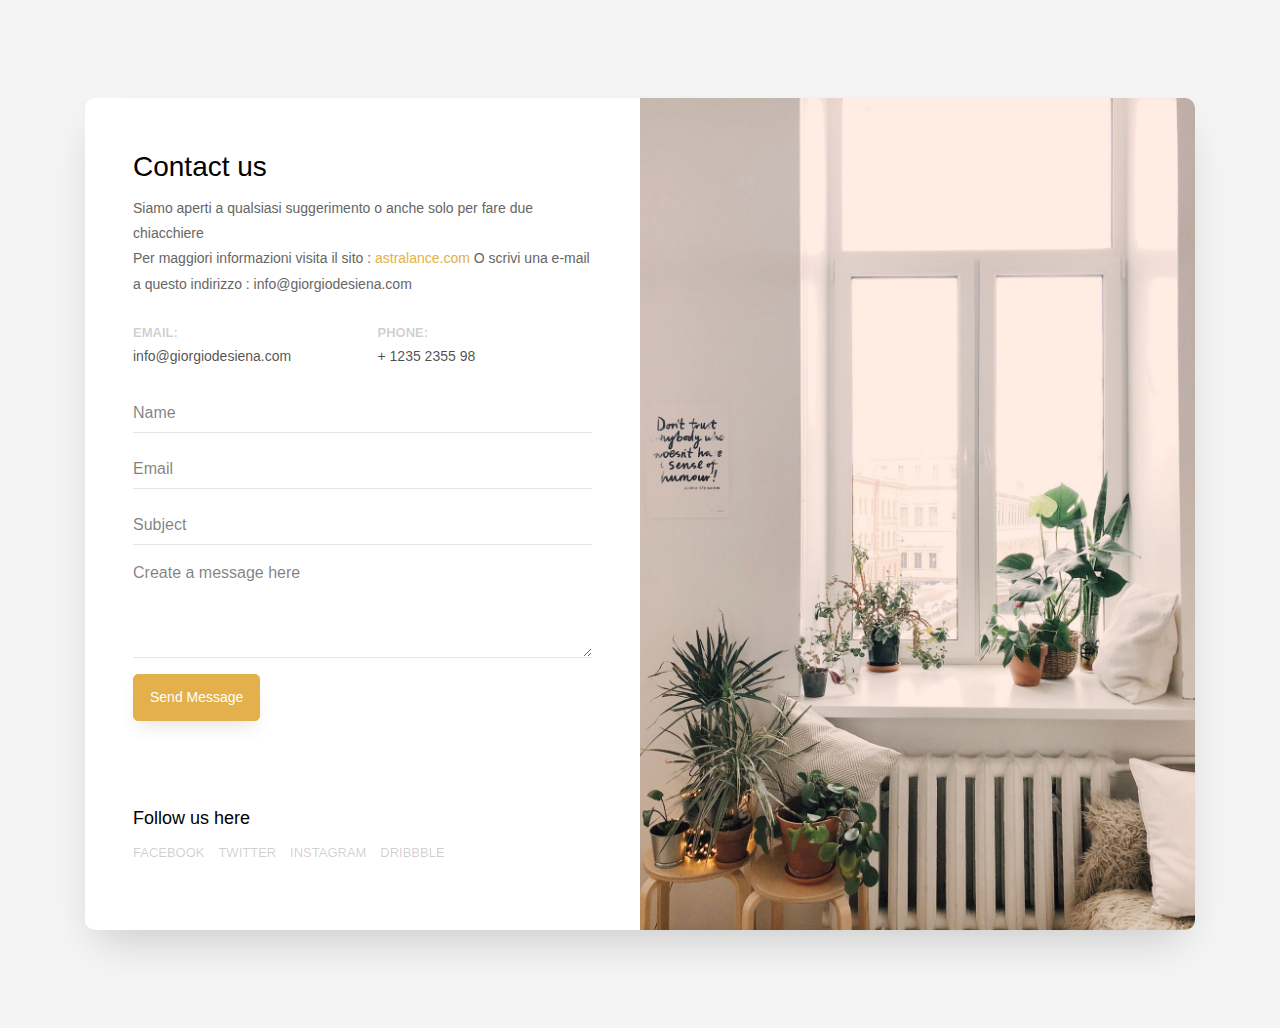
==== index.html @ 2a9804f5 "adding contact us page" ====
<!doctype html>
<html lang="en">
  <head>
  	<title>Contact Form 05</title>
    <meta charset="utf-8">
    <meta name="viewport" content="width=device-width, initial-scale=1, shrink-to-fit=no">

	<link href='https://fonts.googleapis.com/css?family=Roboto:400,100,300,700' rel='stylesheet' type='text/css'>

	<link rel="stylesheet" href="https://stackpath.bootstrapcdn.com/font-awesome/4.7.0/css/font-awesome.min.css">
	
	<link rel="stylesheet" href="css/style.css">

	</head>
	<body>
	<section class="ftco-section">
		<div class="container">
			<div class="row justify-content-center">
				<div class="col-md-12">
					<div class="wrapper">
						<div class="row no-gutters">
							<div class="col-lg-6">
								<div class="contact-wrap w-100 p-md-5 p-4">
									<h3>Contact us</h3>
									<p class="mb-4">Siamo aperti a qualsiasi suggerimento o anche solo per fare due chiacchiere <br> Per maggiori informazioni visita il sito : <a href="http://www.astralance.com/">astralance.com</a> O scrivi una e-mail a questo indirizzo : info@giorgiodesiena.com</p>
									<div id="form-message-warning" class="mb-4"></div> 
				      		<div id="form-message-success" class="mb-4">
				            Your message was sent, thank you!
				      		</div>
									<div class="row mb-4">
										<div class="col-md-6">
											<div class="dbox w-100 d-flex align-items-start">
						        				<div class="text">
							            			<p><span>Email:</span> <a href="mailto:info@giorgiodesiena.com">info@giorgiodesiena.com</a></p>
							          			</div>
						          			</div>
										</div>
										<div class="col-md-6">
											<div class="dbox w-100 d-flex align-items-start">
						        		<div class="text">
							            <p><span>Phone:</span> <a href="tel://1234567920">+ 1235 2355 98</a></p>
							          </div>
						          </div>
										</div>
									</div>
									<form method="POST" id="contactForm" name="contactForm" class="contactForm">
										<div class="row">
											<div class="col-md-12">
												<div class="form-group">
													<input type="text" class="form-control" name="name" id="name" placeholder="Name">
												</div>
											</div>
											<div class="col-md-12"> 
												<div class="form-group">
													<input type="email" class="form-control" name="email" id="email" placeholder="Email">
												</div>
											</div>
											<div class="col-md-12">
												<div class="form-group">
													<input type="text" class="form-control" name="subject" id="subject" placeholder="Subject">
												</div>
											</div>
											<div class="col-md-12">
												<div class="form-group">
													<textarea name="message" class="form-control" id="message" cols="30" rows="4" placeholder="Create a message here"></textarea>
												</div>
											</div>
											<div class="col-md-12">
												<div class="form-group">
													<input type="submit" value="Send Message" class="btn btn-primary">
													<div class="submitting"></div>
												</div>
											</div>
										</div>
									</form>
									<div class="w-100 social-media mt-5">
										<h3>Follow us here</h3>
										<p>
											<a href="#">Facebook</a>
											<a href="#">Twitter</a>
											<a href="#">Instagram</a>
											<a href="#">Dribbble</a>
										</p>
									</div>
								</div>
							</div>
							<div class="col-lg-6 d-flex align-items-stretch">
								<div class="info-wrap w-100 p-5 img" style="background-image: url(images/img.jpg);">
			          </div>
							</div>
						</div>
					</div>
				</div>
			</div>
		</div>
	</section>

	<script src="js/jquery.min.js"></script>
  <script src="js/popper.js"></script>
  <script src="js/bootstrap.min.js"></script>
  <script src="js/jquery.validate.min.js"></script>
  <script src="js/main.js"></script>

	</body>
</html>
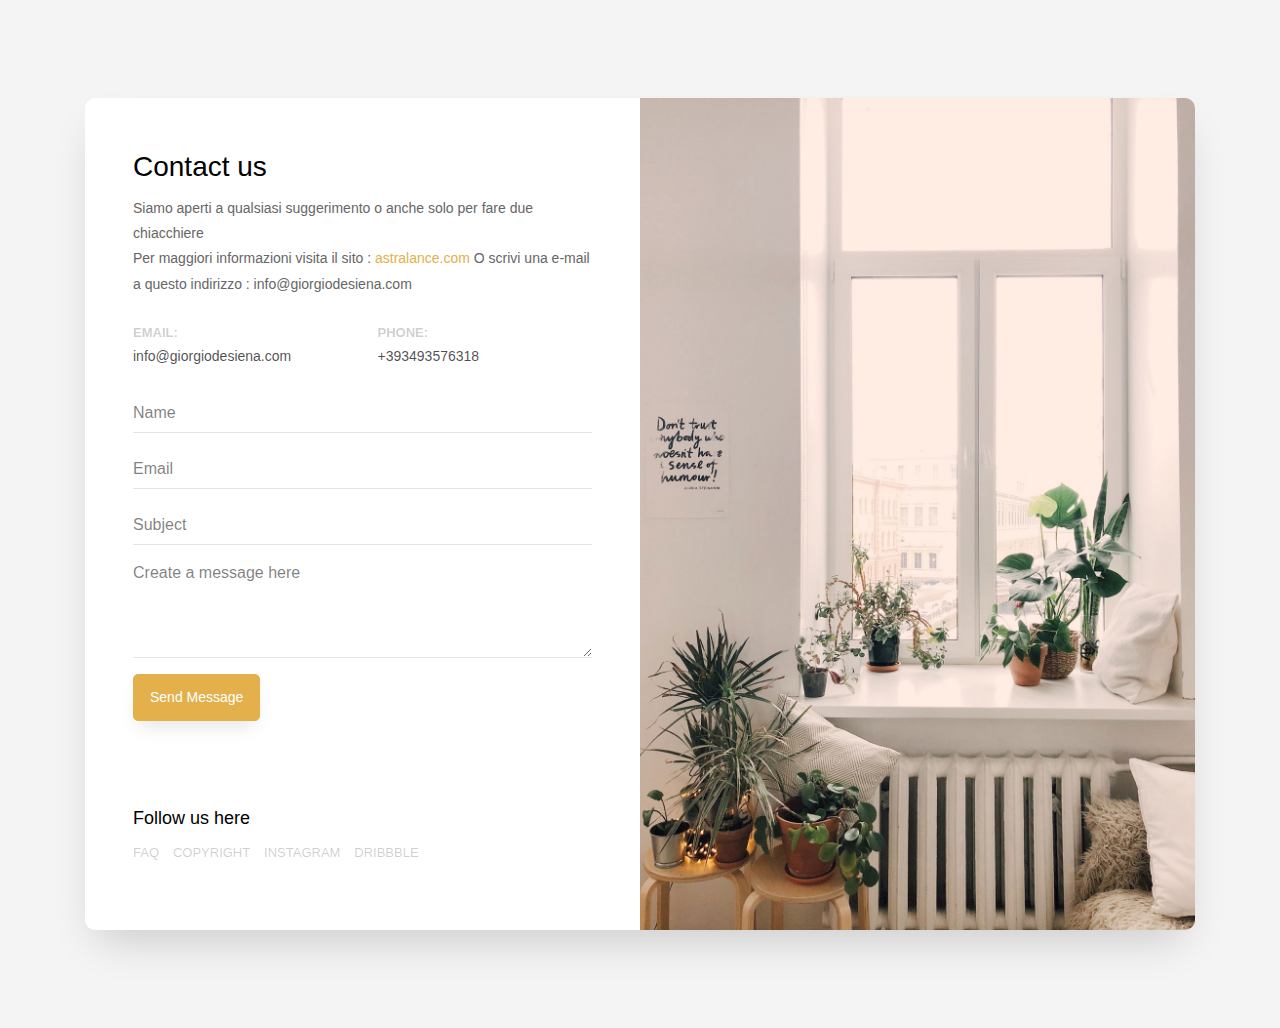
==== commit 812f06fc: "adding new title for pages" ====
--- a/index.html
+++ b/index.html
@@ -1,14 +1,11 @@
 <!doctype html>
 <html lang="en">
   <head>
-  	<title>Contact Form 05</title>
+  	<title>Astralance</title>
     <meta charset="utf-8">
     <meta name="viewport" content="width=device-width, initial-scale=1, shrink-to-fit=no">
-
 	<link href='https://fonts.googleapis.com/css?family=Roboto:400,100,300,700' rel='stylesheet' type='text/css'>
-
-	<link rel="stylesheet" href="https://stackpath.bootstrapcdn.com/font-awesome/4.7.0/css/font-awesome.min.css">
-	
+	<link rel="stylesheet" href="https://stackpath.bootstrapcdn.com/font-awesome/4.7.0/css/font-awesome.min.css">	
 	<link rel="stylesheet" href="css/style.css">
 
 	</head>
@@ -38,7 +35,7 @@
 										<div class="col-md-6">
 											<div class="dbox w-100 d-flex align-items-start">
 						        		<div class="text">
-							            <p><span>Phone:</span> <a href="tel://1234567920">+ 1235 2355 98</a></p>
+							            <p><span>Phone:</span> <a href="tel://393493576318">+393493576318</a></p>
 							          </div>
 						          </div>
 										</div>
@@ -76,8 +73,8 @@
 									<div class="w-100 social-media mt-5">
 										<h3>Follow us here</h3>
 										<p>
-											<a href="#">Facebook</a>
-											<a href="#">Twitter</a>
+											<a href="faq.html">FAQ</a>
+											<a href="about.html">Copyright</a>
 											<a href="#">Instagram</a>
 											<a href="#">Dribbble</a>
 										</p>
